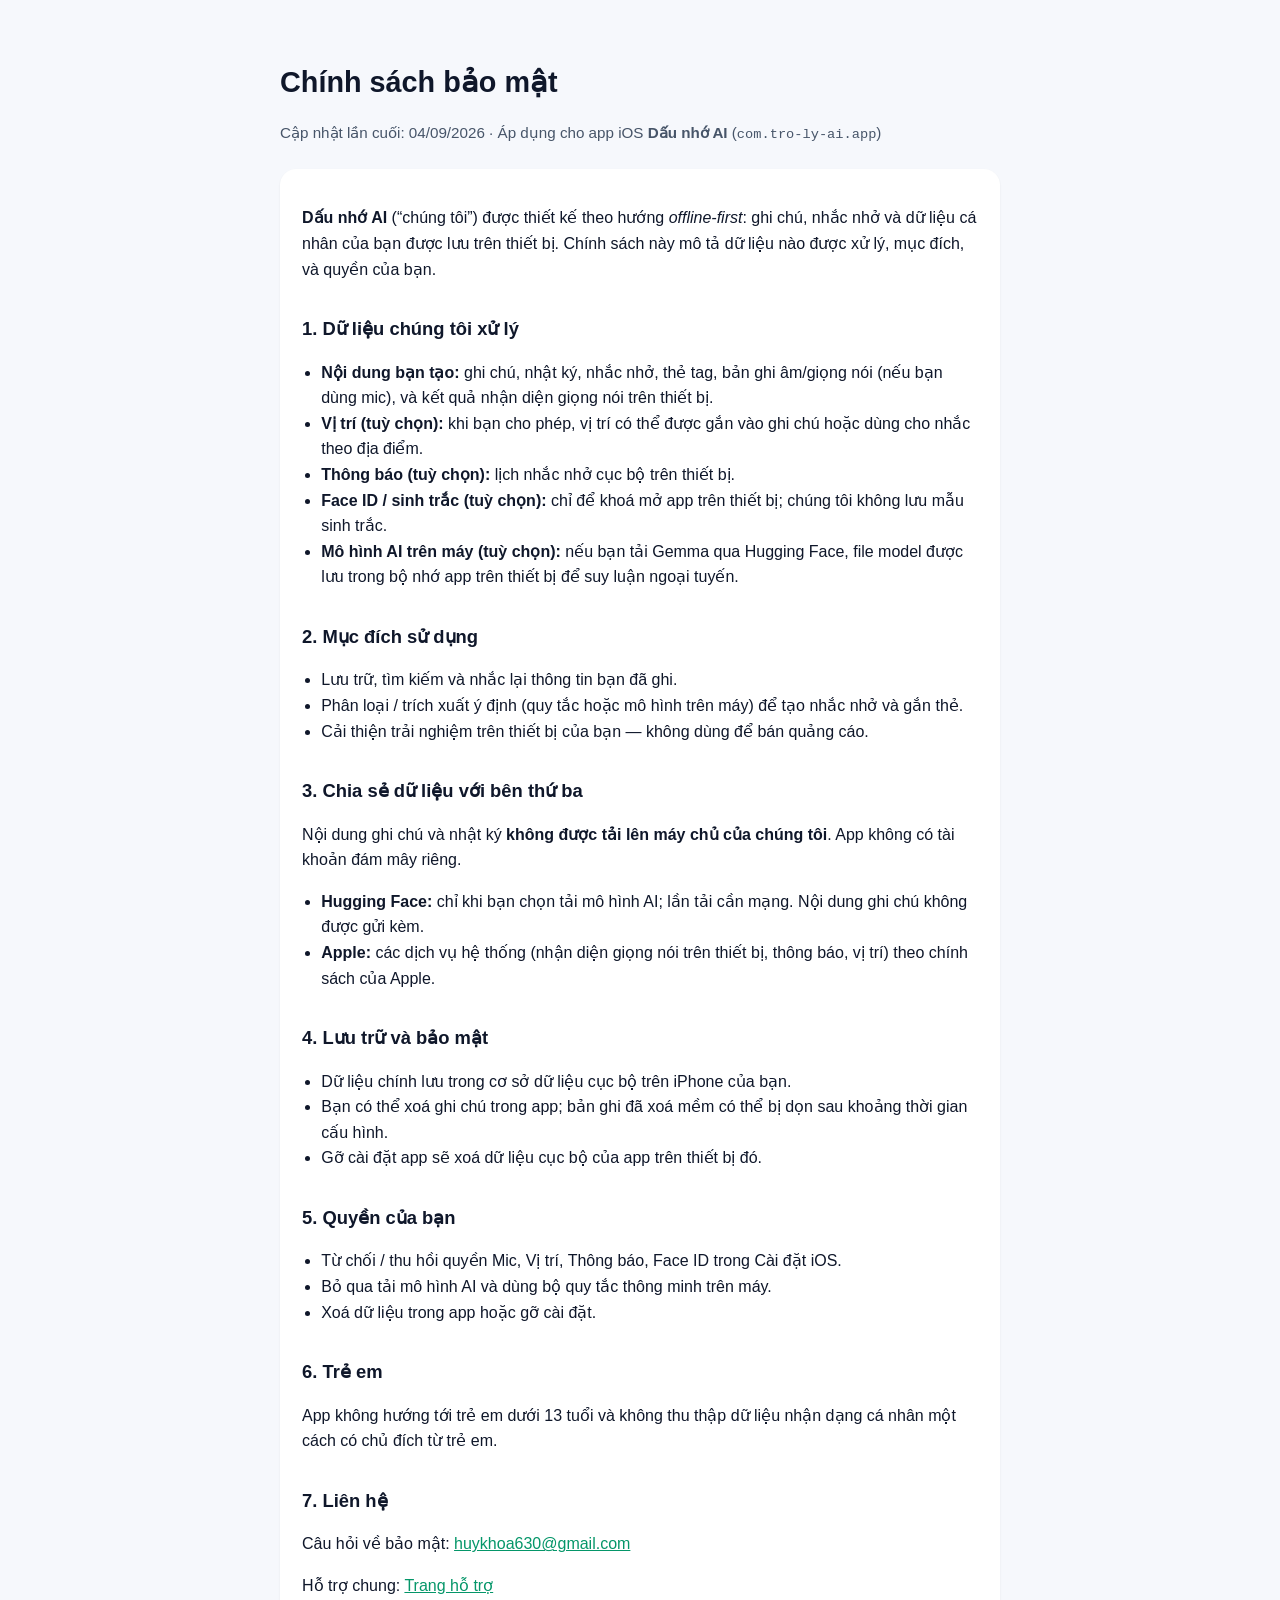
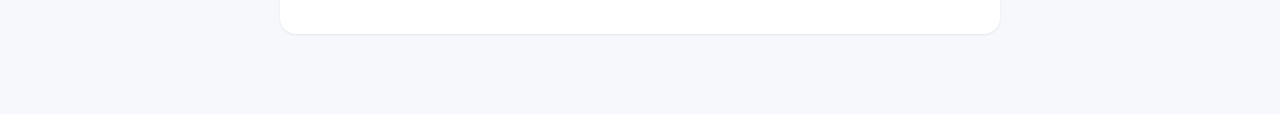
==== privacy.html @ b7ae3aba "Add Dấu nhớ AI privacy and support pages" ====
<!DOCTYPE html>
<html lang="vi">
<head>
  <meta charset="utf-8" />
  <meta name="viewport" content="width=device-width, initial-scale=1" />
  <title>Chính sách bảo mật — Dấu nhớ AI</title>
  <meta name="description" content="Chính sách bảo mật của ứng dụng Dấu nhớ AI: dữ liệu trên thiết bị, quyền truy cập và AI ngoại tuyến." />
  <style>
    :root { color-scheme: light dark; --bg: #0b1220; --fg: #e8eef8; --muted: #9aa8bf; --card: #141c2c; --accent: #34d399; }
    @media (prefers-color-scheme: light) {
      :root { --bg: #f6f8fc; --fg: #0f172a; --muted: #475569; --card: #ffffff; --accent: #059669; }
    }
    body { margin: 0; font-family: -apple-system, BlinkMacSystemFont, "SF Pro Text", "Segoe UI", sans-serif; background: var(--bg); color: var(--fg); line-height: 1.6; }
    main { max-width: 720px; margin: 0 auto; padding: 40px 20px 80px; }
    h1 { font-size: 1.8rem; margin-bottom: 0.25rem; }
    h2 { font-size: 1.15rem; margin-top: 2rem; }
    .meta { color: var(--muted); font-size: 0.95rem; margin-bottom: 1.5rem; }
    .card { background: var(--card); border-radius: 16px; padding: 20px 22px; box-shadow: 0 1px 2px rgba(0,0,0,.08); }
    a { color: var(--accent); }
    ul { padding-left: 1.2rem; }
    code { font-size: 0.9em; }
  </style>
</head>
<body>
  <main>
    <h1>Chính sách bảo mật</h1>
    <p class="meta">Cập nhật lần cuối: 04/09/2026 · Áp dụng cho app iOS <strong>Dấu nhớ AI</strong> (<code>com.tro-ly-ai.app</code>)</p>
    <article class="card">
      <p><strong>Dấu nhớ AI</strong> (“chúng tôi”) được thiết kế theo hướng <em>offline-first</em>: ghi chú, nhắc nhở và dữ liệu cá nhân của bạn được lưu trên thiết bị. Chính sách này mô tả dữ liệu nào được xử lý, mục đích, và quyền của bạn.</p>

      <h2>1. Dữ liệu chúng tôi xử lý</h2>
      <ul>
        <li><strong>Nội dung bạn tạo:</strong> ghi chú, nhật ký, nhắc nhở, thẻ tag, bản ghi âm/giọng nói (nếu bạn dùng mic), và kết quả nhận diện giọng nói trên thiết bị.</li>
        <li><strong>Vị trí (tuỳ chọn):</strong> khi bạn cho phép, vị trí có thể được gắn vào ghi chú hoặc dùng cho nhắc theo địa điểm.</li>
        <li><strong>Thông báo (tuỳ chọn):</strong> lịch nhắc nhở cục bộ trên thiết bị.</li>
        <li><strong>Face ID / sinh trắc (tuỳ chọn):</strong> chỉ để khoá mở app trên thiết bị; chúng tôi không lưu mẫu sinh trắc.</li>
        <li><strong>Mô hình AI trên máy (tuỳ chọn):</strong> nếu bạn tải Gemma qua Hugging Face, file model được lưu trong bộ nhớ app trên thiết bị để suy luận ngoại tuyến.</li>
      </ul>

      <h2>2. Mục đích sử dụng</h2>
      <ul>
        <li>Lưu trữ, tìm kiếm và nhắc lại thông tin bạn đã ghi.</li>
        <li>Phân loại / trích xuất ý định (quy tắc hoặc mô hình trên máy) để tạo nhắc nhở và gắn thẻ.</li>
        <li>Cải thiện trải nghiệm trên thiết bị của bạn — không dùng để bán quảng cáo.</li>
      </ul>

      <h2>3. Chia sẻ dữ liệu với bên thứ ba</h2>
      <p>Nội dung ghi chú và nhật ký <strong>không được tải lên máy chủ của chúng tôi</strong>. App không có tài khoản đám mây riêng.</p>
      <ul>
        <li><strong>Hugging Face:</strong> chỉ khi bạn chọn tải mô hình AI; lần tải cần mạng. Nội dung ghi chú không được gửi kèm.</li>
        <li><strong>Apple:</strong> các dịch vụ hệ thống (nhận diện giọng nói trên thiết bị, thông báo, vị trí) theo chính sách của Apple.</li>
      </ul>

      <h2>4. Lưu trữ và bảo mật</h2>
      <ul>
        <li>Dữ liệu chính lưu trong cơ sở dữ liệu cục bộ trên iPhone của bạn.</li>
        <li>Bạn có thể xoá ghi chú trong app; bản ghi đã xoá mềm có thể bị dọn sau khoảng thời gian cấu hình.</li>
        <li>Gỡ cài đặt app sẽ xoá dữ liệu cục bộ của app trên thiết bị đó.</li>
      </ul>

      <h2>5. Quyền của bạn</h2>
      <ul>
        <li>Từ chối / thu hồi quyền Mic, Vị trí, Thông báo, Face ID trong Cài đặt iOS.</li>
        <li>Bỏ qua tải mô hình AI và dùng bộ quy tắc thông minh trên máy.</li>
        <li>Xoá dữ liệu trong app hoặc gỡ cài đặt.</li>
      </ul>

      <h2>6. Trẻ em</h2>
      <p>App không hướng tới trẻ em dưới 13 tuổi và không thu thập dữ liệu nhận dạng cá nhân một cách có chủ đích từ trẻ em.</p>

      <h2>7. Liên hệ</h2>
      <p>Câu hỏi về bảo mật: <a href="mailto:huykhoa630@gmail.com">huykhoa630@gmail.com</a></p>
      <p>Hỗ trợ chung: <a href="./support.html">Trang hỗ trợ</a></p>
    </article>
  </main>
</body>
</html>
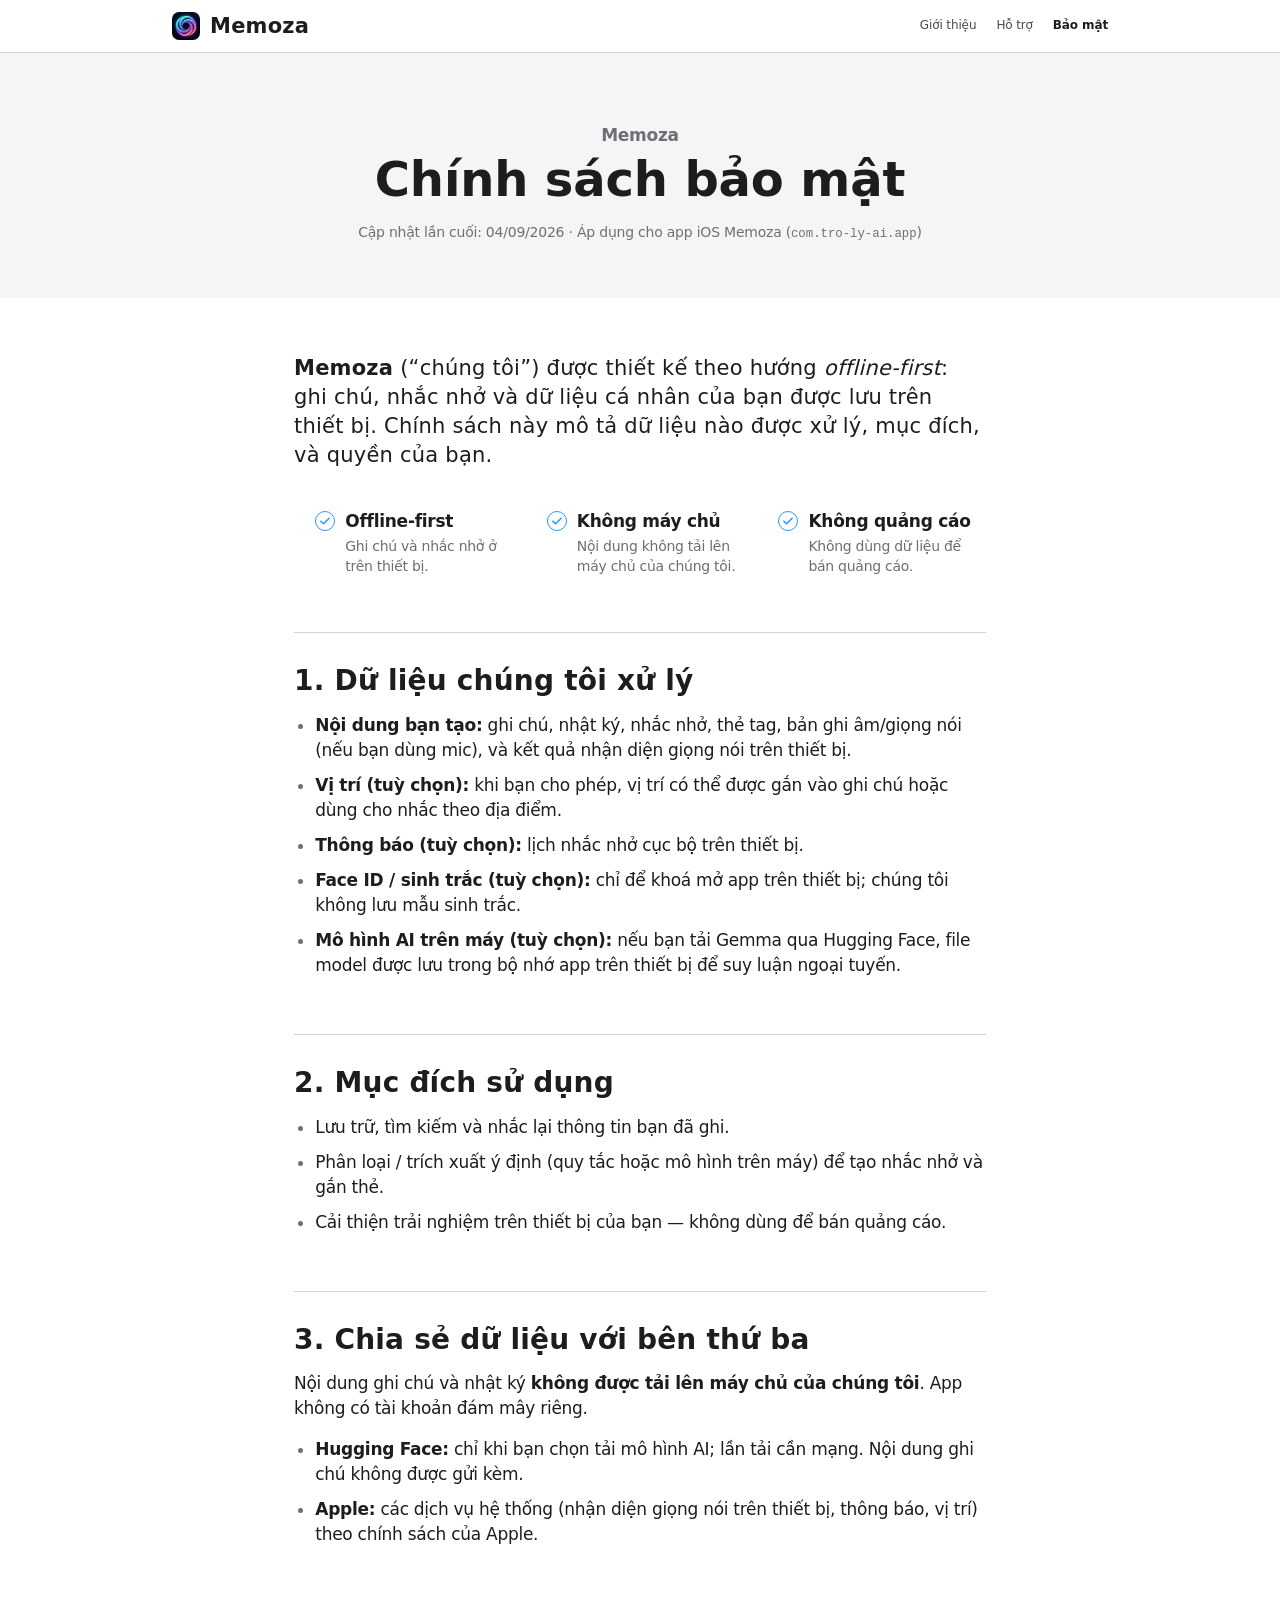
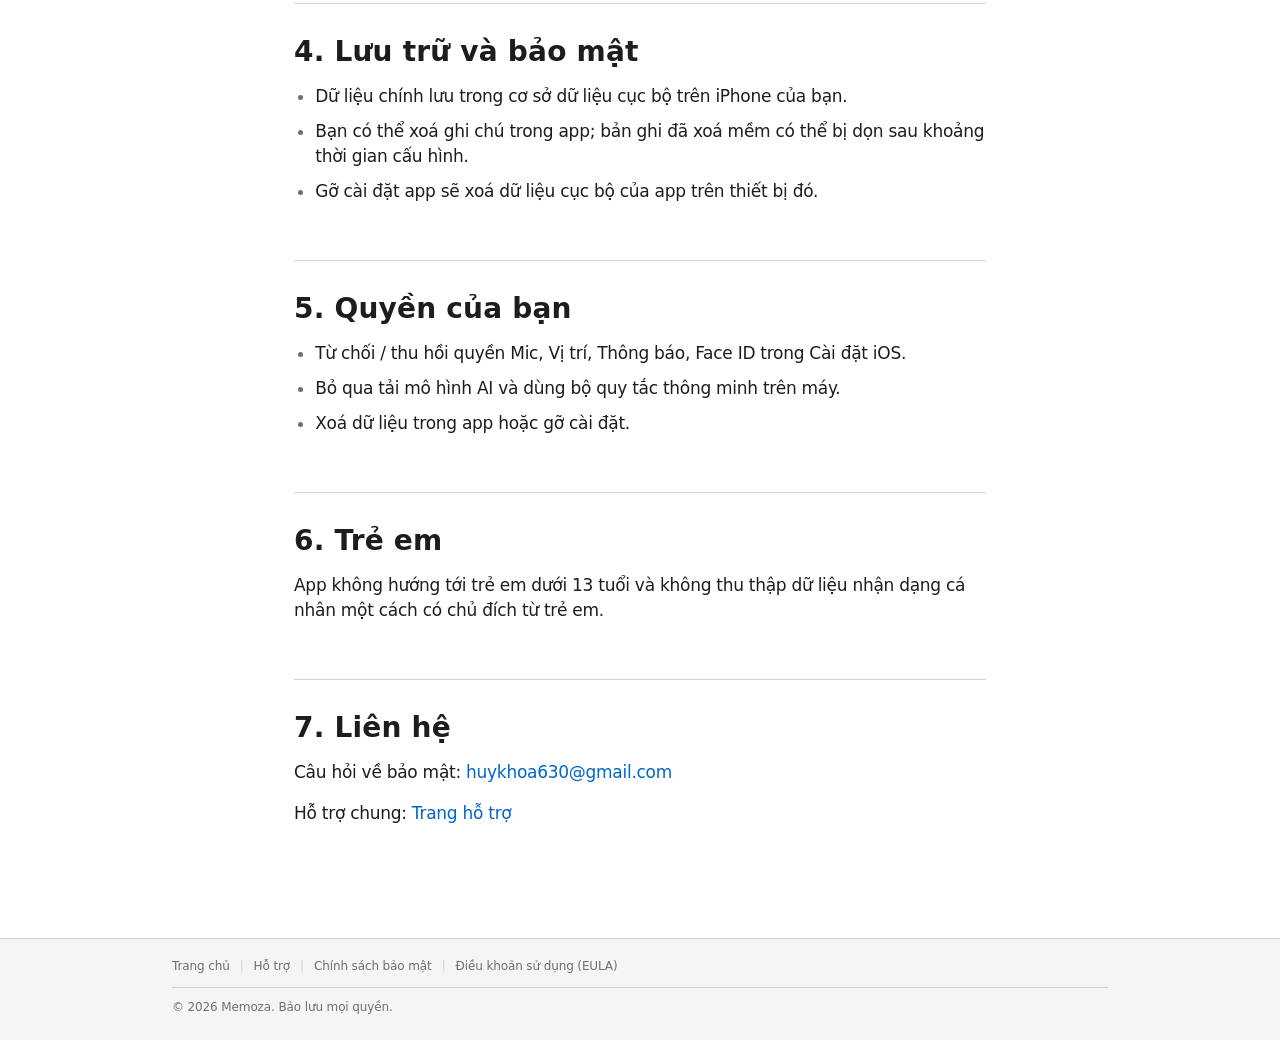
==== commit 8fe8d40d: "Cập nhật trang memoza từ app-sites@c0dad5b" ====
--- a/privacy.html
+++ b/privacy.html
@@ -1,77 +1,88 @@
-<!DOCTYPE html>
+<!doctype html>
 <html lang="vi">
 <head>
-  <meta charset="utf-8" />
-  <meta name="viewport" content="width=device-width, initial-scale=1" />
-  <title>Chính sách bảo mật — Dấu nhớ AI</title>
-  <meta name="description" content="Chính sách bảo mật của ứng dụng Dấu nhớ AI: dữ liệu trên thiết bị, quyền truy cập và AI ngoại tuyến." />
-  <style>
-    :root { color-scheme: light dark; --bg: #0b1220; --fg: #e8eef8; --muted: #9aa8bf; --card: #141c2c; --accent: #34d399; }
-    @media (prefers-color-scheme: light) {
-      :root { --bg: #f6f8fc; --fg: #0f172a; --muted: #475569; --card: #ffffff; --accent: #059669; }
-    }
-    body { margin: 0; font-family: -apple-system, BlinkMacSystemFont, "SF Pro Text", "Segoe UI", sans-serif; background: var(--bg); color: var(--fg); line-height: 1.6; }
-    main { max-width: 720px; margin: 0 auto; padding: 40px 20px 80px; }
-    h1 { font-size: 1.8rem; margin-bottom: 0.25rem; }
-    h2 { font-size: 1.15rem; margin-top: 2rem; }
-    .meta { color: var(--muted); font-size: 0.95rem; margin-bottom: 1.5rem; }
-    .card { background: var(--card); border-radius: 16px; padding: 20px 22px; box-shadow: 0 1px 2px rgba(0,0,0,.08); }
-    a { color: var(--accent); }
-    ul { padding-left: 1.2rem; }
-    code { font-size: 0.9em; }
-  </style>
+<meta charset="utf-8">
+<meta name="viewport" content="width=device-width, initial-scale=1, viewport-fit=cover">
+<title>Chính sách bảo mật — Memoza</title>
+<meta name="description" content="Memoza lưu ghi chú và nhắc nhở trên iPhone của bạn, không tải lên máy chủ.">
+<meta name="theme-color" content="#f5f5f7">
+<meta property="og:title" content="Chính sách bảo mật — Memoza">
+<meta property="og:description" content="Memoza lưu ghi chú và nhắc nhở trên iPhone của bạn, không tải lên máy chủ.">
+<link rel="icon" href="assets/app-icon.png">
+<link rel="apple-touch-icon" href="assets/app-icon.png">
+<link rel="stylesheet" href="assets/apple.css?v=e0606d8b">
 </head>
 <body>
-  <main>
-    <h1>Chính sách bảo mật</h1>
-    <p class="meta">Cập nhật lần cuối: 04/09/2026 · Áp dụng cho app iOS <strong>Dấu nhớ AI</strong> (<code>com.tro-ly-ai.app</code>)</p>
-    <article class="card">
-      <p><strong>Dấu nhớ AI</strong> (“chúng tôi”) được thiết kế theo hướng <em>offline-first</em>: ghi chú, nhắc nhở và dữ liệu cá nhân của bạn được lưu trên thiết bị. Chính sách này mô tả dữ liệu nào được xử lý, mục đích, và quyền của bạn.</p>
+<a class="skip" href="#main">Bỏ qua đến nội dung</a>
+<header class="gnav"><div class="gnav-inner">
+<a class="gnav-brand" href="./"><img src="assets/app-icon.png" width="28" height="28" alt=""><span>Memoza</span></a>
+<nav class="gnav-links" aria-label="Điều hướng"><a href="./">Giới thiệu</a><a href="support.html">Hỗ trợ</a><a href="privacy.html" aria-current="page">Bảo mật</a></nav>
+</div></header>
+<main id="main">
+<header class="doc-head">
+  <p class="eyebrow">Memoza</p>
+  <h1>Chính sách bảo mật</h1>
+  <p class="meta">Cập nhật lần cuối: 04/09/2026 · Áp dụng cho app iOS Memoza (<code>com.tro-ly-ai.app</code>)</p>
+</header>
 
-      <h2>1. Dữ liệu chúng tôi xử lý</h2>
-      <ul>
-        <li><strong>Nội dung bạn tạo:</strong> ghi chú, nhật ký, nhắc nhở, thẻ tag, bản ghi âm/giọng nói (nếu bạn dùng mic), và kết quả nhận diện giọng nói trên thiết bị.</li>
-        <li><strong>Vị trí (tuỳ chọn):</strong> khi bạn cho phép, vị trí có thể được gắn vào ghi chú hoặc dùng cho nhắc theo địa điểm.</li>
-        <li><strong>Thông báo (tuỳ chọn):</strong> lịch nhắc nhở cục bộ trên thiết bị.</li>
-        <li><strong>Face ID / sinh trắc (tuỳ chọn):</strong> chỉ để khoá mở app trên thiết bị; chúng tôi không lưu mẫu sinh trắc.</li>
-        <li><strong>Mô hình AI trên máy (tuỳ chọn):</strong> nếu bạn tải Gemma qua Hugging Face, file model được lưu trong bộ nhớ app trên thiết bị để suy luận ngoại tuyến.</li>
-      </ul>
+<article class="doc">
+  <p class="lead"><strong>Memoza</strong> (“chúng tôi”) được thiết kế theo hướng <em>offline-first</em>: ghi chú, nhắc nhở và dữ liệu cá nhân của bạn được lưu trên thiết bị. Chính sách này mô tả dữ liệu nào được xử lý, mục đích, và quyền của bạn.</p>
 
-      <h2>2. Mục đích sử dụng</h2>
-      <ul>
-        <li>Lưu trữ, tìm kiếm và nhắc lại thông tin bạn đã ghi.</li>
-        <li>Phân loại / trích xuất ý định (quy tắc hoặc mô hình trên máy) để tạo nhắc nhở và gắn thẻ.</li>
-        <li>Cải thiện trải nghiệm trên thiết bị của bạn — không dùng để bán quảng cáo.</li>
-      </ul>
+  <ul class="facts">
+    <li><b>Offline-first</b><span>Ghi chú và nhắc nhở ở trên thiết bị.</span></li>
+    <li><b>Không máy chủ</b><span>Nội dung không tải lên máy chủ của chúng tôi.</span></li>
+    <li><b>Không quảng cáo</b><span>Không dùng dữ liệu để bán quảng cáo.</span></li>
+  </ul>
 
-      <h2>3. Chia sẻ dữ liệu với bên thứ ba</h2>
-      <p>Nội dung ghi chú và nhật ký <strong>không được tải lên máy chủ của chúng tôi</strong>. App không có tài khoản đám mây riêng.</p>
-      <ul>
-        <li><strong>Hugging Face:</strong> chỉ khi bạn chọn tải mô hình AI; lần tải cần mạng. Nội dung ghi chú không được gửi kèm.</li>
-        <li><strong>Apple:</strong> các dịch vụ hệ thống (nhận diện giọng nói trên thiết bị, thông báo, vị trí) theo chính sách của Apple.</li>
-      </ul>
 
-      <h2>4. Lưu trữ và bảo mật</h2>
-      <ul>
-        <li>Dữ liệu chính lưu trong cơ sở dữ liệu cục bộ trên iPhone của bạn.</li>
-        <li>Bạn có thể xoá ghi chú trong app; bản ghi đã xoá mềm có thể bị dọn sau khoảng thời gian cấu hình.</li>
-        <li>Gỡ cài đặt app sẽ xoá dữ liệu cục bộ của app trên thiết bị đó.</li>
-      </ul>
+  <h2>1. Dữ liệu chúng tôi xử lý</h2>
+  <ul>
+    <li><strong>Nội dung bạn tạo:</strong> ghi chú, nhật ký, nhắc nhở, thẻ tag, bản ghi âm/giọng nói (nếu bạn dùng mic), và kết quả nhận diện giọng nói trên thiết bị.</li>
+    <li><strong>Vị trí (tuỳ chọn):</strong> khi bạn cho phép, vị trí có thể được gắn vào ghi chú hoặc dùng cho nhắc theo địa điểm.</li>
+    <li><strong>Thông báo (tuỳ chọn):</strong> lịch nhắc nhở cục bộ trên thiết bị.</li>
+    <li><strong>Face ID / sinh trắc (tuỳ chọn):</strong> chỉ để khoá mở app trên thiết bị; chúng tôi không lưu mẫu sinh trắc.</li>
+    <li><strong>Mô hình AI trên máy (tuỳ chọn):</strong> nếu bạn tải Gemma qua Hugging Face, file model được lưu trong bộ nhớ app trên thiết bị để suy luận ngoại tuyến.</li>
+  </ul>
 
-      <h2>5. Quyền của bạn</h2>
-      <ul>
-        <li>Từ chối / thu hồi quyền Mic, Vị trí, Thông báo, Face ID trong Cài đặt iOS.</li>
-        <li>Bỏ qua tải mô hình AI và dùng bộ quy tắc thông minh trên máy.</li>
-        <li>Xoá dữ liệu trong app hoặc gỡ cài đặt.</li>
-      </ul>
+  <h2>2. Mục đích sử dụng</h2>
+  <ul>
+    <li>Lưu trữ, tìm kiếm và nhắc lại thông tin bạn đã ghi.</li>
+    <li>Phân loại / trích xuất ý định (quy tắc hoặc mô hình trên máy) để tạo nhắc nhở và gắn thẻ.</li>
+    <li>Cải thiện trải nghiệm trên thiết bị của bạn — không dùng để bán quảng cáo.</li>
+  </ul>
 
-      <h2>6. Trẻ em</h2>
-      <p>App không hướng tới trẻ em dưới 13 tuổi và không thu thập dữ liệu nhận dạng cá nhân một cách có chủ đích từ trẻ em.</p>
+  <h2>3. Chia sẻ dữ liệu với bên thứ ba</h2>
+  <p>Nội dung ghi chú và nhật ký <strong>không được tải lên máy chủ của chúng tôi</strong>. App không có tài khoản đám mây riêng.</p>
+  <ul>
+    <li><strong>Hugging Face:</strong> chỉ khi bạn chọn tải mô hình AI; lần tải cần mạng. Nội dung ghi chú không được gửi kèm.</li>
+    <li><strong>Apple:</strong> các dịch vụ hệ thống (nhận diện giọng nói trên thiết bị, thông báo, vị trí) theo chính sách của Apple.</li>
+  </ul>
 
-      <h2>7. Liên hệ</h2>
-      <p>Câu hỏi về bảo mật: <a href="mailto:huykhoa630@gmail.com">huykhoa630@gmail.com</a></p>
-      <p>Hỗ trợ chung: <a href="./support.html">Trang hỗ trợ</a></p>
-    </article>
-  </main>
+  <h2>4. Lưu trữ và bảo mật</h2>
+  <ul>
+    <li>Dữ liệu chính lưu trong cơ sở dữ liệu cục bộ trên iPhone của bạn.</li>
+    <li>Bạn có thể xoá ghi chú trong app; bản ghi đã xoá mềm có thể bị dọn sau khoảng thời gian cấu hình.</li>
+    <li>Gỡ cài đặt app sẽ xoá dữ liệu cục bộ của app trên thiết bị đó.</li>
+  </ul>
+
+  <h2>5. Quyền của bạn</h2>
+  <ul>
+    <li>Từ chối / thu hồi quyền Mic, Vị trí, Thông báo, Face ID trong Cài đặt iOS.</li>
+    <li>Bỏ qua tải mô hình AI và dùng bộ quy tắc thông minh trên máy.</li>
+    <li>Xoá dữ liệu trong app hoặc gỡ cài đặt.</li>
+  </ul>
+
+  <h2>6. Trẻ em</h2>
+  <p>App không hướng tới trẻ em dưới 13 tuổi và không thu thập dữ liệu nhận dạng cá nhân một cách có chủ đích từ trẻ em.</p>
+
+  <h2>7. Liên hệ</h2>
+  <p>Câu hỏi về bảo mật: <a href="mailto:huykhoa630@gmail.com">huykhoa630@gmail.com</a></p>
+  <p>Hỗ trợ chung: <a href="support.html">Trang hỗ trợ</a></p>
+</article>
+</main>
+<footer class="gfoot"><div class="gfoot-inner">
+<nav aria-label="Liên kết"><a href="./">Trang chủ</a><a href="support.html">Hỗ trợ</a><a href="privacy.html">Chính sách bảo mật</a><a href="https://www.apple.com/legal/internet-services/itunes/dev/stdeula/">Điều khoản sử dụng (EULA)</a></nav>
+<p>© 2026 Memoza. Bảo lưu mọi quyền.</p>
+</div></footer>
 </body>
 </html>
--- a/assets/apple.css
+++ b/assets/apple.css
@@ -0,0 +1,230 @@
+/* Style chung cho mọi trang app — "white room with a single blue switch".
+   Sửa ở đây rồi chạy `node scripts/sites.mjs build`; file được chép vào dist/<site>/assets/apple.css. */
+:root {
+  color-scheme: light;
+  --blue: #0071e3;        /* chỉ dùng làm nền nút chính */
+  --link: #0066cc;        /* link và nút viền */
+  --signal: #2997ff;      /* trang trí */
+  --ink: #1d1d1f;
+  --ink-2: #6e6e73;
+  --ash: #707070;
+  --frost: #f5f5f7;
+  --ice: #f4f8fb;
+  --pebble: #e2e2e5;
+  --hair: #d2d2d7;
+  --white: #fff;
+  --radius: 8px;
+  --pill: 980px;
+  --shadow-product: rgba(0, 0, 0, .22) 3px 5px 30px 0;
+  --text: -apple-system, BlinkMacSystemFont, "SF Pro Text", "Helvetica Neue", Inter, system-ui, sans-serif;
+  --display: -apple-system, BlinkMacSystemFont, "SF Pro Display", "Helvetica Neue", Inter, system-ui, sans-serif;
+  --gutter: 22px;
+  --text-max: 692px;
+  --content-max: 980px;
+}
+
+*, *::before, *::after { box-sizing: border-box; }
+html { -webkit-text-size-adjust: 100%; }
+body {
+  margin: 0;
+  background: var(--white);
+  color: var(--ink);
+  font: 400 17px/1.47 var(--text);
+  letter-spacing: -.016em;
+  -webkit-font-smoothing: antialiased;
+  text-rendering: optimizeLegibility;
+}
+img { display: block; max-width: 100%; height: auto; }
+a { color: var(--link); text-decoration: none; }
+a:hover { text-decoration: underline; }
+:focus-visible { outline: 2px solid var(--blue); outline-offset: 2px; border-radius: 4px; }
+strong, b { font-weight: 600; }
+h1, h2, h3, .tagline, .tagline-sm { text-wrap: balance; }
+code { font: .88em/1 ui-monospace, "SF Mono", Menlo, monospace; letter-spacing: 0; }
+
+.skip { position: absolute; left: -999px; }
+.skip:focus { left: 16px; top: 8px; z-index: 20; background: var(--white); padding: 8px 12px; }
+
+/* ——— Global nav ——— */
+.gnav {
+  position: sticky; top: 0; z-index: 10;
+  background: rgba(255, 255, 255, .8);
+  -webkit-backdrop-filter: saturate(180%) blur(20px);
+  backdrop-filter: saturate(180%) blur(20px);
+  border-bottom: 1px solid var(--hair);
+}
+.gnav-inner {
+  max-width: var(--content-max); margin: 0 auto; padding: 0 var(--gutter);
+  min-height: 52px; display: flex; align-items: center; justify-content: space-between; gap: 16px;
+}
+.gnav-brand {
+  display: flex; align-items: center; gap: 10px; flex: none;
+  color: var(--ink); font: 600 21px/1.24 var(--display); letter-spacing: .011em;
+}
+.gnav-brand:hover { text-decoration: none; }
+.gnav-brand img { width: 28px; height: 28px; border-radius: 7px; }
+.gnav-links { display: flex; align-items: center; gap: 20px; overflow-x: auto; scrollbar-width: none; }
+.gnav-links::-webkit-scrollbar { display: none; }
+.gnav-links a { color: var(--ink); font-size: 12px; letter-spacing: -.01em; white-space: nowrap; opacity: .8; padding: 14px 0; }
+.gnav-links a:hover { opacity: 1; text-decoration: none; color: var(--link); }
+.gnav-links a[aria-current="page"] { opacity: 1; font-weight: 600; }
+.gnav-links .lang { border: 1px solid var(--hair); border-radius: var(--pill); padding: 3px 10px; opacity: 1; }
+
+/* ——— Buttons ——— */
+.actions { display: flex; flex-wrap: wrap; justify-content: center; gap: 16px; margin-top: 32px; }
+.btn {
+  display: inline-flex; align-items: center; justify-content: center; gap: 6px;
+  min-height: 44px; padding: 11px 22px; border-radius: var(--pill);
+  font: 400 17px/1.18 var(--text); letter-spacing: -.016em; white-space: nowrap;
+  border: 1px solid transparent; transition: background-color .2s, color .2s;
+}
+.btn:hover { text-decoration: none; }
+.btn-fill { background: var(--blue); color: var(--white); }
+.btn-fill:hover { background: #0077ed; }
+.btn-line { border-color: var(--link); color: var(--link); }
+.btn-line:hover { background: var(--link); color: var(--white); }
+.link-more::after { content: " ›"; }
+
+/* ——— Hero ——— */
+.hero { background: var(--frost); text-align: center; padding: 72px var(--gutter) 0; overflow: hidden; }
+.eyebrow { font: 600 17px/1.24 var(--text); color: var(--ink-2); margin: 0 0 8px; letter-spacing: -.016em; }
+.hero h1, .display {
+  font: 600 56px/1.07 var(--display); letter-spacing: -.005em; margin: 0 auto; max-width: 16ch;
+}
+.tagline { font: 300 28px/1.18 var(--display); letter-spacing: .007em; margin: 12px auto 0; max-width: 30ch; }
+.tagline-sm { font: 300 21px/1.38 var(--display); letter-spacing: .011em; color: var(--ink); margin: 12px auto 0; max-width: 40ch; }
+.shots {
+  display: flex; justify-content: center; align-items: flex-start; gap: 28px;
+  margin: 56px auto 0; max-width: var(--content-max); height: 520px; overflow: hidden;
+}
+.shots img { width: 240px; margin-top: 64px; border-radius: 28px 28px 0 0; box-shadow: var(--shadow-product); }
+.shots img.lead { width: 280px; margin-top: 0; }
+.shots .mock { width: 300px; height: auto; margin-top: 0; border-radius: 0; box-shadow: none; filter: drop-shadow(3px 5px 30px rgba(0, 0, 0, .22)); }
+.shots .framed { border-radius: 0; box-shadow: none; }
+.shots.pair img { width: 260px; margin-top: 0; }
+.shots.free { height: auto; overflow: visible; }
+.hero.has-mock { padding-bottom: 64px; }
+.hero + .section, .hero + .doc { border-top: 0; }
+
+/* ——— Sections ——— */
+.section { padding: 104px var(--gutter) 88px; text-align: center; }
+.section.alt { background: var(--frost); }
+.section h2 { font: 600 40px/1.1 var(--display); letter-spacing: 0; margin: 0 auto; max-width: 20ch; }
+.features {
+  display: grid; grid-template-columns: repeat(3, 1fr); gap: 40px;
+  max-width: var(--content-max); margin: 56px auto 0; text-align: left;
+}
+.features h3 { font: 600 21px/1.24 var(--display); letter-spacing: .011em; margin: 0 0 8px; }
+.features p { margin: 0; color: var(--ink-2); }
+.features .num { display: block; font: 600 14px/1 var(--text); color: var(--signal); margin-bottom: 12px; letter-spacing: 0; }
+
+/* ——— Document pages ——— */
+.doc-head { background: var(--frost); padding: 72px var(--gutter) 56px; text-align: center; }
+.doc-head h1 { font: 600 48px/1.08 var(--display); letter-spacing: -.003em; margin: 0 auto; max-width: 22ch; }
+.doc-head .tagline-sm { color: var(--ink-2); }
+.meta { font-size: 14px; line-height: 1.43; color: var(--ash); letter-spacing: -.016em; margin: 16px 0 0; }
+.doc { max-width: calc(var(--text-max) + 2 * var(--gutter)); margin: 0 auto; padding: 56px var(--gutter) 96px; }
+.doc > :first-child { margin-top: 0; }
+.doc:has(+ .contact) { padding-bottom: 72px; }
+.doc h2 {
+  font: 600 28px/1.14 var(--display); letter-spacing: .007em;
+  margin: 56px 0 16px; padding-top: 32px; border-top: 1px solid var(--hair);
+}
+.doc h2:first-child { border-top: 0; padding-top: 0; }
+.doc h3 { font: 600 21px/1.24 var(--display); margin: 32px 0 8px; }
+.doc p, .doc li { margin: 0 0 16px; }
+.doc ul, .doc ol { padding-left: 1.25em; margin: 0 0 16px; }
+.doc li { margin-bottom: 10px; }
+.doc li::marker { color: var(--ash); }
+.doc .lead { font: 300 21px/1.38 var(--display); letter-spacing: .011em; margin-bottom: 40px; }
+.doc .lead strong { font-weight: 600; }
+.toc { list-style: none; padding: 0; margin: 0 0 8px; display: flex; flex-wrap: wrap; gap: 8px; }
+.toc li { margin: 0; }
+.toc a { display: inline-block; font-size: 14px; padding: 6px 14px; border: 1px solid var(--hair); border-radius: var(--pill); color: var(--ink); }
+.toc a:hover { border-color: var(--link); color: var(--link); text-decoration: none; }
+
+/* Điểm nổi bật: chữ trên nền trắng, không thẻ, không bóng */
+.facts { display: grid; grid-template-columns: repeat(3, 1fr); gap: 24px; margin: 0 0 8px; padding: 0; list-style: none; }
+.facts li { margin: 0; padding-left: 30px; position: relative; }
+.facts li::before {
+  content: ""; position: absolute; left: 0; top: 1px; width: 20px; height: 20px; border-radius: 50%;
+  border: 1.5px solid var(--signal);
+  background: no-repeat center/10px url("data:image/svg+xml,%3Csvg xmlns='http://www.w3.org/2000/svg' viewBox='0 0 12 10'%3E%3Cpath d='M1 5.2 4.3 8.5 11 1.5' fill='none' stroke='%232997ff' stroke-width='1.8' stroke-linecap='round' stroke-linejoin='round'/%3E%3C/svg%3E");
+}
+.facts b { display: block; font: 600 17px/1.3 var(--text); margin-bottom: 4px; }
+.facts span { color: var(--ink-2); font-size: 14px; line-height: 1.43; display: block; }
+
+/* FAQ */
+.faq { border-bottom: 1px solid var(--hair); margin: 0 0 16px; }
+.faq details { border-top: 1px solid var(--hair); }
+.faq summary {
+  list-style: none; cursor: pointer; padding: 20px 36px 20px 0; position: relative;
+  font: 600 17px/1.35 var(--text);
+}
+.faq summary::-webkit-details-marker { display: none; }
+.faq summary::after {
+  content: ""; position: absolute; right: 6px; top: 26px; width: 9px; height: 9px;
+  border-right: 1.5px solid var(--ink-2); border-bottom: 1.5px solid var(--ink-2);
+  transform: rotate(45deg); transition: transform .2s;
+}
+.faq details[open] summary::after { transform: rotate(-135deg); top: 30px; }
+.faq details > :not(summary) { color: var(--ink-2); margin: -4px 0 20px; }
+
+/* Khối liên hệ: CTA thuần chữ */
+.contact { background: var(--frost); text-align: center; padding: 80px var(--gutter); }
+.contact h2 { font: 600 40px/1.1 var(--display); margin: 0; }
+.contact .actions { margin-top: 28px; }
+.contact .meta { margin-top: 20px; }
+
+/* ——— Footer ——— */
+.gfoot { background: var(--frost); border-top: 1px solid var(--hair); color: var(--ash); font-size: 12px; line-height: 1.33; letter-spacing: -.01em; }
+.gfoot-inner { max-width: var(--content-max); margin: 0 auto; padding: 20px var(--gutter) 24px; }
+.gfoot nav { display: flex; flex-wrap: wrap; gap: 4px 0; padding-bottom: 12px; border-bottom: 1px solid var(--hair); margin-bottom: 12px; }
+.gfoot nav a { color: var(--ink-2); }
+.gfoot nav a + a::before { content: "|"; color: var(--hair); margin: 0 10px; }
+.gfoot p { margin: 0; }
+
+/* ——— Responsive ——— */
+@media (max-width: 834px) {
+  .hero h1, .display { font-size: 48px; }
+  .features { grid-template-columns: 1fr; gap: 32px; max-width: var(--text-max); }
+  .shots { height: 440px; }
+  .shots img { width: 200px; }
+  .shots img.lead { width: 232px; }
+  .features { text-align: center; }
+}
+@media (max-width: 600px) {
+  :root { --gutter: 16px; }
+  .gnav-brand { font-size: 17px; }
+  .gnav-brand img { width: 24px; height: 24px; border-radius: 6px; }
+  .gnav-links { gap: 14px; }
+  .hero { padding-top: 48px; }
+  .hero h1, .display { font-size: 40px; line-height: 1.1; }
+  .tagline { font-size: 21px; line-height: 1.24; }
+  .actions { gap: 12px; }
+  .shots { gap: 12px; margin-top: 40px; height: 400px; }
+  .shots img.side { display: none; }
+  .shots img.lead { width: 66%; margin-top: 0; border-radius: 24px 24px 0 0; }
+  .shots.pair { height: 360px; }
+  .shots.pair img { display: block; width: 46%; }
+  .shots .mock { width: 72%; }
+  .section { padding: 72px var(--gutter) 64px; }
+  .section h2, .contact h2 { font-size: 32px; }
+  .doc-head { padding: 48px var(--gutter) 40px; }
+  .doc-head h1 { font-size: 36px; }
+  .tagline-sm { font-size: 19px; line-height: 1.32; }
+  .doc .lead { font-size: 19px; }
+  .actions { flex-direction: column; align-items: stretch; max-width: 320px; margin-left: auto; margin-right: auto; }
+  .gfoot nav { gap: 6px 18px; }
+  .gfoot nav a + a::before { content: none; }
+  .doc { padding-top: 40px; }
+  .doc h2 { font-size: 24px; margin-top: 44px; padding-top: 28px; }
+  .facts { grid-template-columns: 1fr; gap: 16px; }
+  .contact { padding: 64px var(--gutter); }
+}
+@media (max-width: 440px) {
+  .gnav-brand span { position: absolute; width: 1px; height: 1px; overflow: hidden; clip: rect(0 0 0 0); white-space: nowrap; }
+  .gnav-links { gap: 16px; }
+  .gnav-links a { font-size: 13px; }
+}
+@media (prefers-reduced-motion: reduce) { * { transition: none !important; } }
